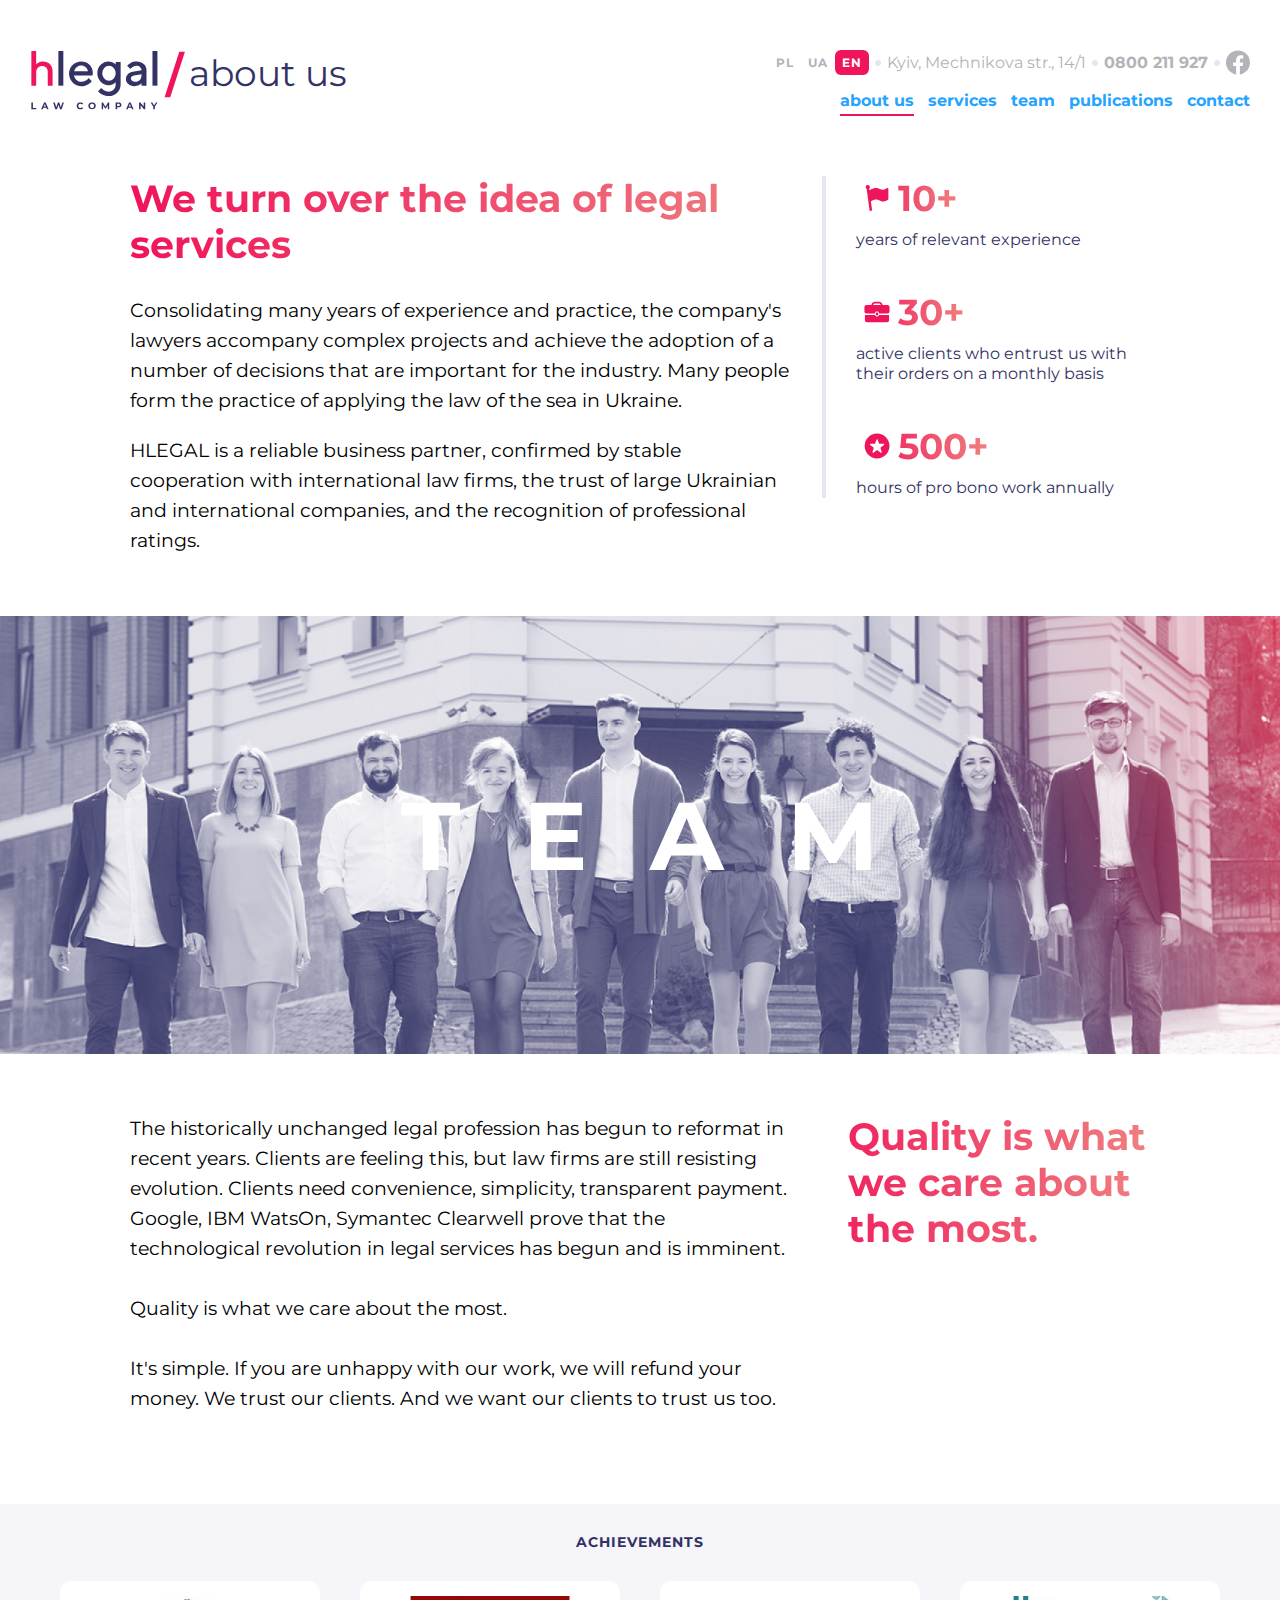
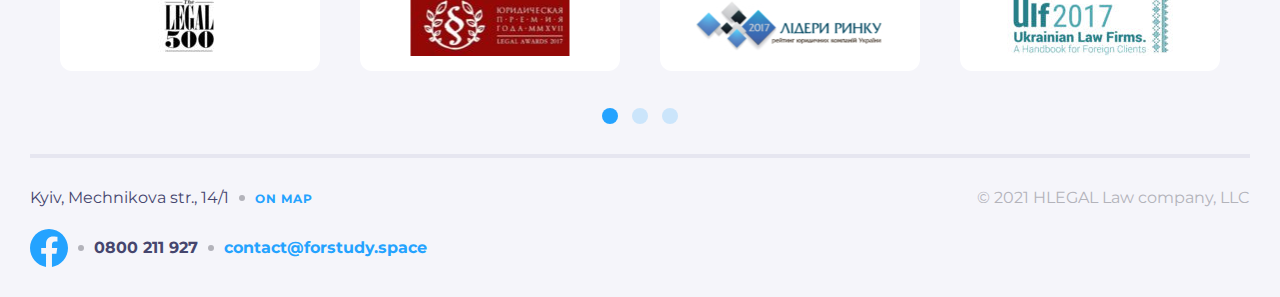
==== app/about.html @ 71f4fd81 "first commit" ====
<!DOCTYPE html>
<html lang="en">
    <head>
        <meta charset="UTF-8" />
        <meta http-equiv="X-UA-Compatible" content="IE=edge" />
        <meta name="viewport" content="width=device-width, initial-scale=1.0" />
        <link rel="stylesheet" href="css/style.css" />
        <title>about us</title>
    </head>
    <body class="body">
        <header class="header header_on-white container container_md">
            <div class="header__top-line header__top-line_on-white">
                <ul class="header__lang">
                    <li class="header__lang-item">
                        <a
                            class="header__lang-link header__lang-link_on-white"
                            href="#"
                            >pl</a
                        >
                    </li>
                    <li class="header__lang-item">
                        <a
                            class="header__lang-link header__lang-link_on-white"
                            href="#"
                            >ua</a
                        >
                    </li>
                    <li class="header__lang-item">
                        <a
                            class="header__lang-link header__lang-link_on-dark active"
                            href="#"
                            >en</a
                        >
                    </li>
                </ul>
                <div class="dot-separator address address_grey header__address">
                    Kyiv, Mechnikova str., 14/1
                </div>
                <div class="dot-separator">
                    <a href="tel:0800211927" class="phone phone_grey"
                        >0800 211 927</a
                    >
                </div>
                <div class="dot-separator header__fb-icon">
                    <a href="#">
                        <svg
                            width="24"
                            height="25"
                            viewBox="0 0 24 25"
                            fill="none"
                            xmlns="http://www.w3.org/2000/svg"
                        >
                            <path
                                d="M24 12.5733C24 5.90541 18.6274 0.5 12 0.5C5.37258 0.5 0 5.90541 0 12.5733C0 18.5995 4.38823 23.5943 10.125 24.5V16.0633H7.07813V12.5733H10.125V9.91343C10.125 6.88755 11.9165 5.21615 14.6576 5.21615C15.9705 5.21615 17.3438 5.45195 17.3438 5.45195V8.42313H15.8306C14.3399 8.42313 13.875 9.35379 13.875 10.3086V12.5733H17.2031L16.6711 16.0633H13.875V24.5C19.6118 23.5943 24 18.5995 24 12.5733Z"
                                fill="#B3B3BA"
                            />
                        </svg>
                    </a>
                </div>
            </div>
            <div class="header__logo-box">
                <a href="index.html" class="header__logo">
                    <img
                        class="img-responsive"
                        src="img/logo-dark.svg"
                        alt="logo"
                    />
                </a>
                <div class="breadcrumbs">about us</div>
            </div>
            <nav class="header__menu">
                <button
                    type="button"
                    class="btn-burger btn-burger_dark"
                ></button>
                <div class="header__menu-list">
                    <ul class="header__menu-list-wrap">
                        <li class="header__menu-item header__menu-item_pt">
                            <a
                                class="header__menu-link header__menu-link_on-white active"
                                href="about.html"
                                >about us</a
                            >
                        </li>
                        <li class="header__menu-item">
                            <a
                                class="header__menu-link header__menu-link_on-white"
                                href="services.html"
                                >services</a
                            >
                        </li>
                        <li class="header__menu-item">
                            <a
                                class="header__menu-link header__menu-link_on-white"
                                href="team.html"
                                >team</a
                            >
                        </li>
                        <li class="header__menu-item">
                            <a
                                class="header__menu-link header__menu-link_on-white"
                                href="#"
                                >publications</a
                            >
                        </li>
                        <li class="header__menu-item header__menu-item_pb">
                            <a
                                class="header__menu-link header__menu-link_on-white"
                                href="contact.html"
                                >contact</a
                            >
                        </li>
                    </ul>
                </div>
            </nav>
        </header>
        <main>
            <section class="about-general container container_sm">
                <div class="about-general__text-wrap">
                    <h1 class="title title_gradient about-general__title">
                        We turn over the idea of legal services
                    </h1>
                    <div class="about-general__text">
                        <p class="about-general__first-par">
                            Consolidating many years of experience and practice,
                            the company's lawyers accompany complex projects and
                            achieve the adoption of a number of decisions that
                            are important for the industry. Many people form the
                            practice of applying the law of the sea in Ukraine.
                        </p>
                        <p>
                            HLEGAL is a reliable business partner, confirmed by
                            stable cooperation with international law firms, the
                            trust of large Ukrainian and international
                            companies, and the recognition of professional
                            ratings.
                        </p>
                    </div>
                </div>
                <div class="about-general__statistics">
                    <p
                        class="about-general__statistics-item about-general__statistics-item_01"
                    >
                        10+
                    </p>
                    <p class="about-general__statistics-item-descr">
                        years of relevant experience
                    </p>
                    <p
                        class="about-general__statistics-item about-general__statistics-item_02"
                    >
                        30+
                    </p>
                    <p class="about-general__statistics-item-descr">
                        active clients who entrust us with their orders on a
                        monthly basis
                    </p>
                    <p
                        class="about-general__statistics-item about-general__statistics-item_03"
                    >
                        500+
                    </p>
                    <p
                        class="about-general__statistics-item-descr about-general__statistics-item-descr_pb-0"
                    >
                        hours of pro bono work annually
                    </p>
                </div>
            </section>
            <section class="about-team container container_lg">
                <h2 class="about-team__text">team</h2>
            </section>
            <section class="about-quality container container_sm">
                <div class="about-quality__text">
                    <p class="about-quality__par">
                        The historically unchanged legal profession has begun to
                        reformat in recent years. Clients are feeling this, but
                        law firms are still resisting evolution. Clients need
                        convenience, simplicity, transparent payment. Google,
                        IBM WatsOn, Symantec Clearwell prove that the
                        technological revolution in legal services has begun and
                        is imminent.
                    </p>
                    <p class="about-quality__par">
                        Quality is what we care about the most.
                    </p>
                    <p>
                        It's simple. If you are unhappy with our work, we will
                        refund your money. We trust our clients. And we want our
                        clients to trust us too.
                    </p>
                </div>
                <h2 class="title title_gradient about-quality__title">
                    Quality is what we care about the most.
                </h2>
            </section>
            <section class="achievements">
                <div class="container container_xs">
                    <h2 class="title title_sm-uppercase">Achievements</h2>
                    <ul class="achievements__slider">
                        <li class="achievements__slider-item active">
                            <img
                                class="achievements__slider-img img-responsive"
                                src="img/achievment-1.jpg"
                                width="80px"
                                height="60px"
                                alt="The Legal award image"
                            />
                        </li>
                        <li class="achievements__slider-item hide">
                            <img
                                class="achievements__slider-img img-responsive"
                                src="img/achievment-2.jpg"
                                width="159px"
                                height="60px"
                                alt="Legal award of the year 2017 image"
                            />
                        </li>
                        <li class="achievements__slider-item hide">
                            <img
                                class="achievements__slider-img img-responsive"
                                src="img/achievment-3.jpg"
                                width="195px"
                                height="60px"
                                alt="Award of leaders of the legal market of 2017 image"
                            />
                        </li>
                        <li class="achievements__slider-item hide">
                            <img
                                class="achievements__slider-img img-responsive"
                                src="img/achievment-4.jpg"
                                width="166px"
                                height="60px"
                                alt="Ukrainian law Firms  for foreign clients 2017 image"
                            />
                        </li>
                    </ul>
                    <ul class="dots achievements__dots">
                        <li class="dots__item active">
                            <button class="dots__button" type="button">
                                1
                            </button>
                        </li>
                        <li class="dots__item">
                            <button class="dots__button" type="button">
                                2
                            </button>
                        </li>
                        <li class="dots__item">
                            <button class="dots__button" type="button">
                                3
                            </button>
                        </li>
                        <li class="dots__item hide">
                            <button class="dots__button" type="button">
                                3
                            </button>
                        </li>
                        <li class="dots__item hide">
                            <button class="dots__button" type="button">
                                3
                            </button>
                        </li>
                        <li class="dots__item hide">
                            <button class="dots__button" type="button">
                                3
                            </button>
                        </li>
                    </ul>
                </div>
            </section>
        </main>
        <footer class="footer">
            <div class="container container_sm">
                <div class="footer__box">
                    <div class="footer__wrap">
                        <div class="footer__address-item">
                            <p class="address address_dark-blue">
                                Kyiv, Mechnikova str., 14/1
                            </p>
                            <div
                                class="dot-separator dot-separator_dark-grey footer__map-link"
                            >
                                <a href="#">On map</a>
                            </div>
                        </div>
                        <div class="footer__contact-item">
                            <div class="footer__fb-link">
                                <a href="#">
                                    <svg
                                        width="38"
                                        height="38"
                                        viewBox="0 0 38 38"
                                        fill="none"
                                        xmlns="http://www.w3.org/2000/svg"
                                    >
                                        <g clip-path="url(#clip0_22721_8205)">
                                            <path
                                                d="M38 19.1161C38 8.55857 29.4934 0 19 0C8.50658 0 0 8.55857 0 19.1161C0 28.6575 6.94803 36.5659 16.0312 38V24.6419H11.207V19.1161H16.0312V14.9046C16.0312 10.1136 18.8678 7.46723 23.2078 7.46723C25.2866 7.46723 27.4609 7.84059 27.4609 7.84059V12.545H25.0651C22.7048 12.545 21.9688 14.0185 21.9688 15.5302V19.1161H27.2383L26.3959 24.6419H21.9688V38C31.052 36.5659 38 28.6575 38 19.1161Z"
                                                fill="#24A3FF"
                                            />
                                        </g>
                                        <defs>
                                            <clipPath id="clip0_22721_8205">
                                                <rect
                                                    width="38"
                                                    height="38"
                                                    fill="white"
                                                />
                                            </clipPath>
                                        </defs>
                                    </svg>
                                </a>
                            </div>
                            <div class="dot-separator dot-separator_dark-grey">
                                <a
                                    href="tel:0800211927"
                                    class="phone phone_dark-blue footer__phone"
                                    >0800 211 927</a
                                >
                            </div>
                            <div class="dot-separator dot-separator_dark-grey">
                                <a
                                    href="mailto:contact@forstudy.space"
                                    class="email email_sm"
                                    >contact@forstudy.space</a
                                >
                            </div>
                        </div>
                        <p class="footer__copyright-text">
                            © 2021 HLEGAL Law company, LLC
                        </p>
                    </div>
                </div>
            </div>
        </footer>
    </body>
</html>
---- app/css/style.css ----
@font-face {
  font-family: "Montserrat";
  font-style: normal;
  font-weight: 400;
  src: local(""), url("../fonts/montserrat-v25-latin_cyrillic-regular.woff2") format("woff2"), url("../fonts/montserrat-v25-latin_cyrillic-regular.woff") format("woff");
}

@font-face {
  font-family: "Montserrat";
  font-style: normal;
  font-weight: 700;
  src: local(""), url("../fonts/montserrat-v25-latin_cyrillic-700.woff2") format("woff2"), url("../fonts/montserrat-v25-latin_cyrillic-700.woff") format("woff");
}

@font-face {
  font-family: "Montserrat";
  font-style: italic;
  font-weight: 400;
  src: local(""), url("../fonts/montserrat-v25-latin_cyrillic-italic.woff2") format("woff2"), url("../fonts/montserrat-v25-latin_cyrillic-italic.woff") format("woff");
}

@font-face {
  font-family: "Montserrat";
  font-style: italic;
  font-weight: 700;
  src: local(""), url("../fonts/montserrat-v25-latin_cyrillic-700italic.woff2") format("woff2"), url("../fonts/montserrat-v25-latin_cyrillic-700italic.woff") format("woff");
}

* {
  -webkit-box-sizing: border-box;
          box-sizing: border-box;
  margin: 0;
}

html {
  scroll-behavior: smooth;
}

html,
body {
  width: 100%;
}

.body {
  font-family: "Montserrat", "Arial", sans-serif;
  font-style: normal;
  font-weight: 700;
  min-width: 375px;
  display: grid;
  grid-template-rows: -webkit-min-content 1fr -webkit-min-content;
  grid-template-rows: min-content 1fr min-content;
}

.container {
  margin: 0 auto;
  max-width: 1320px;
  min-width: 375px;
  width: 100%;
}

.container_xs {
  padding: 0 60px;
}

.container_sm {
  padding: 0 30px;
}

.container_md {
  padding: 0 15px;
}

@media (min-width: 768px) {
  .container_md {
    padding: 0 30px;
  }
}

.container_lg {
  max-width: 1720px;
}

.img-responsive {
  height: auto;
  max-width: 100%;
}

.img-fit-cover {
  width: 100%;
  -o-object-fit: cover;
     object-fit: cover;
}

.visually-hidden {
  position: absolute;
  width: 1px;
  height: 1px;
  margin: -1px;
  border: 0;
  padding: 0;
  clip: rect(0 0 0 0);
  overflow: hidden;
}

a {
  color: #24a3ff;
  text-decoration: none;
  -webkit-transition-duration: 300ms;
          transition-duration: 300ms;
  -webkit-transition-property: color;
  transition-property: color;
}

a:hover {
  color: #f0145a;
}

.btn-burger {
  background-color: transparent;
  border: none;
  width: 32px;
  height: 32px;
}

.btn-burger:active {
  border-radius: 8px;
}

.btn-burger:focus {
  background-image: url(../img/close-menu.svg);
}

.btn-burger_white {
  background-image: url(../img/hamburger-white.svg);
}

.btn-burger_white:active {
  background-color: rgba(255, 255, 255, 0.2);
}

.btn-burger_dark {
  background-image: url(../img/Hamburger-dark.svg);
}

.btn-burger_dark:active {
  background-color: #e6e6f0;
}

@media (min-width: 768px) {
  .btn-burger {
    display: none;
  }
}

.btn {
  display: block;
  margin: 0 auto;
  background-color: #24a3ff;
  -webkit-box-shadow: 0px 0px 20px rgba(36, 163, 255, 0.5);
          box-shadow: 0px 0px 20px rgba(36, 163, 255, 0.5);
  border: none;
  border-radius: 12px;
  color: #ffffff;
  cursor: pointer;
  font-size: 16px;
  line-height: 20px;
  padding: 18px 30px;
  text-align: center;
  -webkit-transition-duration: 300ms;
          transition-duration: 300ms;
  -webkit-transition-property: background-color;
  transition-property: background-color;
}

.btn:hover {
  background-color: #0085ff;
}

.btn:active {
  background-color: #006ccf;
}

.btn_block {
  display: block;
  width: 100%;
}

@media (min-width: 768px) {
  .dot-separator {
    display: -webkit-inline-box;
    display: -ms-inline-flexbox;
    display: inline-flex;
    -webkit-box-align: center;
        -ms-flex-align: center;
            align-items: center;
  }
  .dot-separator::before {
    content: "";
    background-color: #e6e6f0;
    border-radius: 50%;
    width: 6px;
    height: 6px;
    margin: 0 6px;
  }
  .dot-separator_dark-grey::before {
    background-color: #b3b3ba;
    margin: 0 10px;
  }
}

.address {
  line-height: 20px;
  font-size: 16px;
  font-weight: 400;
}

.address_white {
  color: #ffffff;
}

.address_grey {
  color: #b3b3ba;
}

.address_dark-blue {
  color: #46466e;
}

.phone {
  font-size: 16px;
  line-height: 20px;
}

.phone_white {
  color: #ffffff;
}

.phone_grey {
  color: #b3b3ba;
}

.phone_dark-blue {
  color: #46466e;
}

.email_sm {
  font-size: 16px;
  line-height: 20px;
}

.email_lg {
  font-size: 21px;
  line-height: 30px;
}

.top-gradient-wrap {
  background: linear-gradient(228.57deg, #323264 11.93%, #323264 57.17%, #643e72 87.46%) no-repeat center;
  background-size: cover;
  position: relative;
  border-radius: 0 0 12px 12px;
  margin-bottom: 20px;
}

.top-gradient-wrap::after {
  content: "";
  position: absolute;
  bottom: -10px;
  left: 20px;
  right: 20px;
  background-color: #cacadb;
  border-radius: 0 0 12px 12px;
  height: 10px;
}

.top-gradient-wrap::before {
  content: "";
  position: absolute;
  bottom: -20px;
  left: 40px;
  right: 40px;
  background-color: #e7e7f2;
  border-radius: 0 0 12px 12px;
  height: 20px;
}

.top-gradient-wrap_img {
  background: url(../img/h-symbol.svg) no-repeat center top, linear-gradient(228.57deg, #323264 11.93%, #323264 57.17%, #643e72 87.46%);
  background-size: 523px 600px, cover;
}

@media (min-width: 768px) {
  .top-gradient-wrap_img {
    background-size: 893px 1024px, cover;
  }
}

@media (min-width: 992px) {
  .top-gradient-wrap_img {
    background-size: 669px 768px, cover;
  }
}

@media (min-width: 1201px) {
  .top-gradient-wrap_img {
    background-size: 697px 799px, cover;
  }
}

.breadcrumbs {
  color: #323264;
  display: -webkit-inline-box;
  display: -ms-inline-flexbox;
  display: inline-flex;
  font-size: 20px;
  font-weight: 400;
  line-height: 24px;
}

.breadcrumbs::before {
  content: "";
  background-image: url(../img/slash.svg);
  width: 12px;
  height: 26px;
  margin: 0 4px;
}

.breadcrumbs_white {
  color: #ffffff;
}

@media (min-width: 768px) {
  .breadcrumbs {
    font-size: 36px;
    line-height: 44px;
  }
  .breadcrumbs::before {
    width: 21px;
    height: 47px;
    background-size: 21px 47px;
  }
}

.arrow-link {
  display: -webkit-inline-box;
  display: -ms-inline-flexbox;
  display: inline-flex;
  -webkit-box-align: center;
      -ms-flex-align: center;
          align-items: center;
  color: #24a3ff;
  font-size: 14px;
  letter-spacing: 1px;
  line-height: 17px;
  text-transform: uppercase;
}

.arrow-link::after {
  content: "";
  background-image: url(../img/arrow-icon.svg);
  background-position: center center;
  background-repeat: no-repeat;
  margin-left: 2px;
  width: 12px;
  height: 12px;
  -webkit-transition-duration: 300ms;
          transition-duration: 300ms;
  -webkit-transition-property: background-image;
  transition-property: background-image;
}

.arrow-link_no-marg::after {
  margin-left: 0;
}

.arrow-link:hover {
  color: #f0145a;
}

.arrow-link:hover::after {
  background-image: url(../img/arrow-icon-hover.svg);
}

.title {
  font-weight: 700;
}

.title_gradient {
  font-size: 30px;
  font-weight: 700;
  line-height: 37px;
}

@media (min-width: 768px) {
  .title_gradient {
    font-size: 38px;
    line-height: 46px;
  }
}

.title_sm-uppercase {
  color: #323264;
  font-size: 14px;
  letter-spacing: 1px;
  line-height: 17px;
  padding-bottom: 30px;
  text-align: center;
  text-transform: uppercase;
}

.title_sm {
  font-size: 16px;
  line-height: 20px;
}

.title_md {
  font-size: 22px;
  line-height: 27px;
}

.title_white {
  color: #ffffff;
}

.title_dark {
  color: #323264;
}

.services-icon::before {
  content: "";
  display: block;
  background-color: #ffffff;
  background-position: center center;
  background-repeat: no-repeat;
  border-radius: 24px;
  margin-bottom: 30px;
  width: 92px;
  height: 92px;
  pointer-events: none;
}

.services-icon_01::before {
  background-image: url(../img/ecommerce-icon.svg);
}

.services-icon_02::before {
  background-image: url(../img/support-icon.svg);
}

.services-icon_03::before {
  background-image: url(../img/corporate-icon.svg);
}

.services-icon_04::before {
  background-image: url(../img/trust-icon.svg);
}

.services-icon_05::before {
  background-image: url(../img/protection-icon.svg);
}

.services-icon_06::before {
  background-image: url(../img/court-icon.svg);
}

.services-icon_main {
  display: -webkit-box;
  display: -ms-flexbox;
  display: flex;
  -webkit-box-orient: vertical;
  -webkit-box-direction: normal;
      -ms-flex-direction: column;
          flex-direction: column;
  -webkit-box-align: center;
      -ms-flex-align: center;
          align-items: center;
}

.services-icon_main::before {
  margin-bottom: 28px;
}

.dots {
  display: -webkit-box;
  display: -ms-flexbox;
  display: flex;
  -webkit-box-pack: center;
      -ms-flex-pack: center;
          justify-content: center;
  list-style: none;
  padding-left: 0;
}

.dots__item {
  padding: 0 7px;
}

.dots__item.active .dots__button {
  background-color: #24a3ff;
}

.dots__button {
  cursor: pointer;
  background-color: #cbe5fb;
  border: none;
  border-radius: 50%;
  font-size: 0;
  width: 16px;
  height: 16px;
}

.dots__button:hover {
  background-color: #7cc8ff;
}

.header {
  display: grid;
  grid-template-columns: 1fr -webkit-min-content;
  grid-template-columns: 1fr min-content;
  grid-template-rows: -webkit-min-content -webkit-min-content;
  grid-template-rows: min-content min-content;
  -webkit-box-align: center;
      -ms-flex-align: center;
          align-items: center;
}

.header__address, .header__fb-icon {
  display: none;
}

.header__top-line {
  grid-column: 1 / -1;
  display: -webkit-box;
  display: -ms-flexbox;
  display: flex;
  -webkit-box-align: center;
      -ms-flex-align: center;
          align-items: center;
  -webkit-box-pack: justify;
      -ms-flex-pack: justify;
          justify-content: space-between;
  margin: 0 -15px;
  padding: 15px 15px;
}

.header__top-line_on-dark {
  background-color: rgba(245, 245, 250, 0.2);
}

.header__top-line_on-white {
  background-color: #f5f5fa;
}

.header__lang {
  display: -webkit-box;
  display: -ms-flexbox;
  display: flex;
  padding-left: 0;
  list-style: none;
}

.header__lang-item a.active {
  background-color: #f0145a;
  color: #ffffff;
}

.header__lang-link {
  display: block;
  font-size: 12px;
  letter-spacing: 1px;
  line-height: 15px;
  padding: 5px 7px;
  border-radius: 6px;
  text-decoration: none;
  text-transform: uppercase;
}

.header__lang-link_on-dark {
  color: #ffffff;
}

.header__lang-link_on-dark:hover {
  background-color: rgba(255, 255, 255, 0.2);
}

.header__lang-link_on-white {
  color: #b3b3ba;
}

.header__lang-link_on-white:hover {
  background-color: #f5f5fa;
}

.header__logo-box {
  display: -webkit-box;
  display: -ms-flexbox;
  display: flex;
  -webkit-box-align: start;
      -ms-flex-align: start;
          align-items: flex-start;
}

.header__menu {
  padding: 12px 0;
}

.header__menu-list {
  position: absolute;
  right: 0;
  top: 114px;
  width: 100%;
  overflow: auto;
  height: calc(100vh - 114px);
  display: none;
}

.header__menu-list-wrap {
  background-color: #ffffff;
  padding: 12px 12px;
  list-style: none;
}

.header__menu-item {
  padding: 7px 0;
}

.header__menu-link {
  display: block;
  background-color: #f5f5fa;
  border-radius: 12px;
  color: #24a3ff;
  font-size: 24px;
  line-height: 29px;
  padding: 7px 0;
  text-align: center;
}

.header__menu-link:active {
  background-color: #e6e6f0;
}

@media (min-width: 768px) {
  .header {
    grid-template-columns: 1fr;
    grid-template-rows: repeat(3, -webkit-min-content);
    grid-template-rows: repeat(3, min-content);
    padding-top: 50px;
  }
  .header__top-line {
    -webkit-box-pack: start;
        -ms-flex-pack: start;
            justify-content: flex-start;
    background-color: transparent;
    padding: 0 0 15px 0;
    margin: 0;
  }
  .header__address {
    display: -webkit-inline-box;
    display: -ms-inline-flexbox;
    display: inline-flex;
  }
  .header__fb-icon {
    display: -webkit-inline-box;
    display: -ms-inline-flexbox;
    display: inline-flex;
    font-size: 0;
  }
  .header__fb-icon a {
    display: block;
  }
  .header__fb-icon:hover path {
    fill: #f0145a;
  }
  .header__logo-box {
    padding: 30px 0;
  }
  .header__logo img {
    width: 130px;
    height: 60px;
  }
  .header__menu {
    padding: 0;
  }
  .header__menu-list {
    position: static;
    display: block;
    width: auto;
    height: auto;
    overflow: visible;
  }
  .header__menu-list-wrap {
    display: -webkit-box;
    display: -ms-flexbox;
    display: flex;
    background-color: transparent;
    margin: 0 -7px;
    padding: 0;
  }
  .header__menu-item {
    background-color: transparent;
    padding: 0 7px;
  }
  .header__menu-item a.active {
    border-bottom: 2px solid #f0145a;
    padding-bottom: 3px;
  }
  .header__menu-link {
    background-color: transparent;
    border-bottom: 2px solid transparent;
    font-size: 16px;
    line-height: 20px;
    padding: 0 0 3px;
    border-radius: 0;
  }
  .header__menu-link:active {
    background-color: transparent;
    border-bottom: 2px solid #f0145a;
    color: #f0145a;
  }
  .header__menu-link_on-dark {
    color: #ffffff;
  }
  .header__menu-link_on-white {
    color: #24a3ff;
  }
}

@media (min-width: 992px) {
  .header {
    -webkit-box-align: center;
        -ms-flex-align: center;
            align-items: center;
    grid-template-columns: 1fr auto;
    grid-template-rows: -webkit-min-content -webkit-min-content;
    grid-template-rows: min-content min-content;
  }
  .header__top-line {
    grid-column: 2 / 3;
    grid-row: 1 / 2;
    align-self: end;
    padding: 0 0 8px 0;
  }
  .header__logo-box {
    grid-column: 1 / 2;
    grid-row: 1 / -1;
    padding: 0;
  }
  .header__menu {
    -ms-flex-item-align: start;
        align-self: start;
    justify-self: end;
    padding: 8px 0 0 0;
  }
  .header__menu-link_on-dark:hover {
    border-bottom: 2px solid #ffffff;
  }
  .header__menu-link_on-white:hover {
    border-bottom: 2px solid #24a3ff;
  }
  .header__menu-link:active {
    border-bottom: 2px solid #f0145a;
  }
}

.footer {
  background-color: #f5f5fa;
  text-align: center;
}

.footer__box {
  padding: 30px 0;
  border-top: 4px solid #e6e6f0;
}

.footer__box_no-border {
  border-top: none;
}

.footer__address-item {
  display: -webkit-box;
  display: -ms-flexbox;
  display: flex;
  -webkit-box-align: center;
      -ms-flex-align: center;
          align-items: center;
  -webkit-box-orient: vertical;
  -webkit-box-direction: normal;
      -ms-flex-direction: column;
          flex-direction: column;
}

.footer__map-link {
  font-size: 12px;
  letter-spacing: 1px;
  line-height: 15px;
  text-transform: uppercase;
  padding-top: 10px;
}

.footer__contact-item {
  display: -webkit-box;
  display: -ms-flexbox;
  display: flex;
  -webkit-box-align: center;
      -ms-flex-align: center;
          align-items: center;
  -webkit-box-orient: vertical;
  -webkit-box-direction: normal;
      -ms-flex-direction: column;
          flex-direction: column;
  padding-top: 21px;
  padding-bottom: 30px;
}

.footer__fb-link {
  margin-bottom: 10px;
  font-size: 0;
}

.footer__fb-link a {
  display: block;
}

.footer__fb-link:hover path {
  fill: #f0145a;
}

.footer__phone {
  padding-bottom: 10px;
}

.footer__copyright-text {
  color: #b3b3ba;
  font-size: 16px;
  font-weight: 400;
  line-height: 20px;
}

@media (min-width: 768px) {
  .footer__wrap {
    max-width: 400px;
    margin: 0 auto;
  }
  .footer__address-item {
    -webkit-box-orient: horizontal;
    -webkit-box-direction: normal;
        -ms-flex-direction: row;
            flex-direction: row;
  }
  .footer__map-link {
    padding-top: 0;
  }
  .footer__contact-item {
    -webkit-box-orient: horizontal;
    -webkit-box-direction: normal;
        -ms-flex-direction: row;
            flex-direction: row;
  }
  .footer__fb-link {
    margin: 0;
  }
  .footer__phone {
    padding: 0;
  }
}

@media (min-width: 992px) {
  .footer {
    text-align: start;
  }
  .footer__wrap {
    display: grid;
    grid-template-columns: 1fr auto;
    grid-template-rows: -webkit-min-content -webkit-min-content;
    grid-template-rows: min-content min-content;
    max-width: none;
  }
  .footer__address-item {
    -webkit-box-pack: start;
        -ms-flex-pack: start;
            justify-content: flex-start;
  }
  .footer__contact-item {
    grid-column: -3 / -1;
    grid-row: 2 / -1;
    -webkit-box-pack: start;
        -ms-flex-pack: start;
            justify-content: flex-start;
    padding-bottom: 0;
  }
  .footer__copyright-text {
    grid-column: 2 / 3;
    grid-row: -3 / -2;
  }
}

.top-section {
  padding: 129px 0 30px;
}

.top-section__title {
  color: #ffffff;
  font-size: 38px;
  line-height: 46px;
  max-width: 417px;
  margin: 0 auto;
  padding: 0 0 159px 30px;
  text-align: center;
}

.top-section__scroll-link {
  display: block;
  margin: auto;
  width: 42px;
}

.top-section__scroll-link .path {
  -webkit-transition-duration: 300ms;
          transition-duration: 300ms;
  -webkit-transition-property: all;
  transition-property: all;
}

.top-section__scroll-link:hover .path {
  fill: #f0145a;
}

@media (min-width: 768px) {
  .top-section {
    padding: 264px 0 30px;
  }
  .top-section__title {
    padding: 0 0 417px 0;
    max-width: none;
  }
}

@media (min-width: 992px) {
  .top-section {
    padding: 240px 0 30px;
  }
  .top-section__title {
    padding: 0 0 289px 0;
  }
}

@media (min-width: 1200px) {
  .top-section {
    padding: 256px 0 30px;
  }
  .top-section__title {
    padding: 0 0 305px 0;
  }
}

.qualities {
  margin: 0 auto;
  max-width: 1080px;
  padding-top: 30px;
}

.qualities__tab-switcher {
  display: grid;
  grid-template-columns: repeat(4, -webkit-min-content);
  grid-template-columns: repeat(4, min-content);
  -webkit-column-gap: 30px;
     -moz-column-gap: 30px;
          column-gap: 30px;
  overflow: auto;
  width: calc(100vw - 60px);
  -ms-overflow-style: none;
  scrollbar-width: none;
  padding: 0 0 30px 0;
  margin: 0 0 30px 0;
  border-bottom: 4px solid rgba(255, 255, 255, 0.3);
}

.qualities__tab-switcher::-webkit-scrollbar {
  display: none;
}

.qualities__button {
  border: none;
  background-color: transparent;
  color: #b3b3ba;
  cursor: pointer;
  font-size: 30px;
  font-weight: 700;
  line-height: 37px;
  padding: 0;
  white-space: nowrap;
}

.qualities__button:active {
  background: linear-gradient(90.13deg, #ef8080 0.84%, #f0145a 99.96%);
  -webkit-background-clip: text;
  -webkit-text-fill-color: transparent;
  background-clip: text;
  text-fill-color: transparent;
}

.qualities__button.active {
  background: linear-gradient(90.13deg, #ef8080 0.84%, #f0145a 99.96%);
  -webkit-background-clip: text;
  -webkit-text-fill-color: transparent;
  background-clip: text;
  text-fill-color: transparent;
}

.qualities__tab-content {
  display: none;
}

.qualities__tab-content.active {
  display: block;
}

.qualities__tab-title {
  color: #ffffff;
  font-size: 20px;
  line-height: 24px;
  padding-bottom: 30px;
}

.qualities__tab-text {
  color: #ffffff;
  font-size: 19px;
  font-weight: 400;
  line-height: 30px;
}

@media (min-width: 768px) {
  .qualities {
    padding-top: 60px;
  }
  .qualities__tab-switcher {
    padding: 0 0 60px 0;
    margin: 0 0 60px 0;
  }
  .qualities__button {
    font-size: 38px;
    line-height: 46px;
  }
  .qualities__tab-title {
    font-size: 30px;
    line-height: 37px;
  }
}

@media (min-width: 992px) {
  .qualities {
    display: grid;
    grid-template-columns: -webkit-min-content 1fr;
    grid-template-columns: min-content 1fr;
    -webkit-box-align: center;
        -ms-flex-align: center;
            align-items: center;
  }
  .qualities__tab-switcher {
    display: -webkit-box;
    display: -ms-flexbox;
    display: flex;
    -webkit-box-orient: vertical;
    -webkit-box-direction: normal;
        -ms-flex-direction: column;
            flex-direction: column;
    -webkit-box-align: end;
        -ms-flex-align: end;
            align-items: flex-end;
    border-bottom: none;
    border-right: 4px solid rgba(255, 255, 255, 0.3);
    margin: 0 60px 0 0;
    padding: 0 60px 0 0;
    width: auto;
  }
  .qualities__button {
    margin: 15px 0;
  }
  .qualities__button:hover {
    background: linear-gradient(90.13deg, #ef8080 0.84%, #f0145a 99.96%);
    -webkit-background-clip: text;
    -webkit-text-fill-color: transparent;
    background-clip: text;
    text-fill-color: transparent;
  }
}

.services {
  padding-top: 30px;
  padding-bottom: 30px;
}

.services__title {
  background: linear-gradient(90.13deg, #f0145a 0.84%, #ef8080 99.96%);
  -webkit-background-clip: text;
  -webkit-text-fill-color: transparent;
  background-clip: text;
  text-fill-color: transparent;
  padding: 10px 0 26px 0;
}

.services__wrap {
  list-style: none;
  padding-left: 0;
}

.services__item-link {
  font-size: 22px;
  line-height: 27px;
}

.services__text {
  color: #ffffff;
  font-size: 16px;
  font-weight: 400;
  line-height: 26px;
  padding: 15px 0 30px 0;
}

@media (min-width: 768px) {
  .services {
    padding-top: 60px;
    padding-bottom: 60px;
  }
  .services__title {
    padding: 10px 0 60px 0;
  }
  .services__wrap {
    display: grid;
    grid-template-columns: 1fr 1fr;
    -webkit-column-gap: 60px;
       -moz-column-gap: 60px;
            column-gap: 60px;
    row-gap: 60px;
  }
  .services__text {
    padding: 15px 0 0 0;
  }
}

@media (min-width: 992px) {
  .services__wrap {
    grid-template-columns: repeat(3, 1fr);
  }
}

.team {
  padding-top: 30px;
  padding-bottom: 60px;
}

.team__slider {
  background-color: #ededf7;
  border-radius: 12px;
  list-style: none;
  padding-left: 0;
  margin-bottom: 30px;
}

.team__slider-item {
  display: none;
}

.team__slider-item.active {
  display: block;
}

.team__slider-img {
  border-radius: 12px 12px 0 0;
  height: 500px;
}

.team__slider-content {
  padding: 30px 30px;
}

.team__slider-text {
  background: linear-gradient(90.13deg, #f0145a 0.84%, #ef8080 99.96%);
  -webkit-background-clip: text;
  -webkit-text-fill-color: transparent;
  background-clip: text;
  text-fill-color: transparent;
  padding: 5px 0 30px 0;
}

.team__person-name {
  color: #b3b3ba;
  font-size: 16px;
  line-height: 20px;
  padding-bottom: 6px;
}

.team__person-info {
  color: #b3b3ba;
  font-weight: 400;
  font-size: 14px;
  line-height: 22px;
}

@media (min-width: 768px) {
  .team {
    padding-top: 60px;
    padding-bottom: 60px;
  }
}

@media (min-width: 992px) {
  .team__slider-item.active {
    display: grid;
    grid-template-columns: -webkit-min-content 1fr;
    grid-template-columns: min-content 1fr;
  }
  .team__slider-img {
    border-radius: 12px 0 0 12px;
    height: 100%;
    width: 400px;
    -o-object-fit: none;
       object-fit: none;
  }
}

.clients__list {
  list-style: none;
  padding-left: 0;
}

.clients__list .hide {
  display: none;
}

.clients__item {
  position: relative;
  width: 100%;
  height: 120px;
}

.clients__item_01 {
  background-color: #1c4280;
}

.clients__item_02 {
  background-color: #143646;
}

.clients__item_03 {
  background-color: #f48b30;
}

.clients__item_04 {
  background-color: #9e4dc3;
}

.clients__item_05 {
  background-color: #fd9339;
}

.clients__item_06 {
  background-color: #e2e2e4;
}

.clients__item_07 {
  background-color: #c71c36;
}

.clients__item_08 {
  background-color: #dcf3f9;
}

.clients__item_09 {
  background-color: #eaeaea;
}

.clients__item_10 {
  background-color: #282240;
}

.clients__item_11 {
  background-color: #1d4568;
}

.clients__item_12 {
  background-color: #000000;
}

.clients__img-logo {
  position: absolute;
  left: 50%;
  top: 50%;
  -webkit-transform: translate(-50%, -50%);
          transform: translate(-50%, -50%);
}

@media (min-width: 768px) {
  .clients__list {
    display: grid;
    grid-template-columns: repeat(3, 1fr);
  }
  .clients__list .hide {
    display: block;
  }
}

@media (min-width: 992px) {
  .clients__list {
    grid-template-columns: repeat(4, 1fr);
  }
}

.publications {
  background-color: #f5f5fa;
  padding: 30px 0 15px 0;
}

.publications__title {
  background: linear-gradient(90.13deg, #f0145a 0.84%, #ef8080 99.96%);
  -webkit-background-clip: text;
  -webkit-text-fill-color: transparent;
  background-clip: text;
  text-fill-color: transparent;
  padding-top: 5px;
  padding-bottom: 15px;
}

.publications__list {
  list-style: none;
  padding-left: 0;
}

.publications__item-wrap {
  padding: 15px 0;
}

.publications__item {
  background-color: #ffffff;
  border-radius: 8px;
  height: 100%;
}

.publications__img {
  border-radius: 8px 8px 0px 0px;
  height: 200px;
}

.publications__text-wrap {
  padding: 30px 30px;
}

.publications__link {
  font-size: 16px;
  line-height: 20px;
}

.publications__date {
  border-bottom: 4px solid #e6e6f0;
  color: #b3b3ba;
  font-size: 12px;
  letter-spacing: 1px;
  line-height: 15px;
  padding: 15px 0;
  text-transform: uppercase;
}

.publications__text {
  color: #000000;
  font-weight: 400;
  font-size: 14px;
  line-height: 22px;
  padding-top: 15px;
}

@media (min-width: 768px) {
  .publications {
    padding: 30px 0 30px 0;
  }
  .publications__title {
    padding-top: 10px;
  }
  .publications__list {
    display: grid;
    grid-template-columns: 1fr 1fr;
    -webkit-column-gap: 30px;
       -moz-column-gap: 30px;
            column-gap: 30px;
    row-gap: 30px;
  }
  .publications__item-wrap {
    padding: 0;
  }
  .publications__item-wrap_03 {
    grid-column: span 2;
  }
}

@media (min-width: 992px) {
  .publications__list {
    grid-template-columns: repeat(3, 1fr);
  }
  .publications__item-wrap_03 {
    grid-column: 3 / 4;
  }
}

.about-general {
  padding: 30px 30px;
}

.about-general__text-wrap {
  padding-bottom: 30px;
}

.about-general__title {
  background: linear-gradient(90.13deg, #f0145a 0.84%, #ef8080 99.96%);
  -webkit-background-clip: text;
  -webkit-text-fill-color: transparent;
  background-clip: text;
  text-fill-color: transparent;
  padding-bottom: 28px;
}

.about-general__text {
  color: #000000;
  font-weight: 400;
  font-size: 19px;
  line-height: 30px;
}

.about-general__first-par {
  padding-bottom: 20px;
}

.about-general__statistics {
  border-left: 4px solid #e6e6f0;
  padding-left: 30px;
}

.about-general__statistics-item {
  display: -webkit-inline-box;
  display: -ms-inline-flexbox;
  display: inline-flex;
  -webkit-box-align: center;
      -ms-flex-align: center;
          align-items: center;
  padding-bottom: 10px;
  font-size: 36px;
  line-height: 44px;
  background: linear-gradient(90.13deg, #f0145a 0.84%, #ef8080 99.96%);
  -webkit-background-clip: text;
  -webkit-text-fill-color: transparent;
  background-clip: text;
  text-fill-color: transparent;
}

.about-general__statistics-item::before {
  content: "";
  background-position: center center;
  background-repeat: no-repeat;
  width: 32px;
  height: 32px;
  padding-right: 10px;
}

.about-general__statistics-item_01::before {
  background-image: url(../img/statistics-icon-01.svg);
}

.about-general__statistics-item_02::before {
  background-image: url(../img/statistics-icon-02.svg);
}

.about-general__statistics-item_03::before {
  background-image: url(../img/statistics-icon-03.svg);
}

.about-general__statistics-item-descr {
  color: #323264;
  font-size: 16px;
  font-weight: 400;
  line-height: 20px;
  padding-bottom: 40px;
}

.about-general__statistics-item-descr_pb-0 {
  padding-bottom: 0;
}

@media (min-width: 768px) {
  .about-general {
    padding: 60px 30px;
  }
}

@media (min-width: 992px) {
  .about-general {
    display: -webkit-box;
    display: -ms-flexbox;
    display: flex;
    -webkit-box-align: start;
        -ms-flex-align: start;
            align-items: flex-start;
    max-width: 1080px;
  }
  .about-general__text-wrap {
    max-width: 486px;
    padding-bottom: 0;
  }
  .about-general__statistics {
    margin-left: 30px;
  }
}

@media (min-width: 1200px) {
  .about-general__text-wrap {
    max-width: 662px;
  }
}

.about-team {
  position: relative;
  background: url(../img/about-team-768.jpg) no-repeat center, linear-gradient(264.71deg, #f01432 0%, #323264 29.69%);
  background-size: cover;
  height: 144px;
}

.about-team__text {
  position: absolute;
  color: #ffffff;
  font-weight: 700;
  font-size: 36px;
  letter-spacing: 13px;
  line-height: 44px;
  padding-left: 13px;
  text-align: center;
  text-transform: uppercase;
  left: 50%;
  top: 50%;
  -webkit-transform: translate(-50%, -50%);
          transform: translate(-50%, -50%);
}

@media (min-width: 768px) {
  .about-team {
    background-image: url(../img/about-team-992.jpg);
    height: 233px;
  }
  .about-team__text {
    font-size: 46px;
    letter-spacing: 63px;
    padding-left: 63px;
    line-height: 56px;
  }
}

@media (min-width: 992px) {
  .about-team {
    background-image: url(../img/about-team-1200.jpg);
    height: 311px;
  }
  .about-team__text {
    font-size: 86px;
    line-height: 105px;
  }
}

@media (min-width: 1200px) {
  .about-team {
    background-image: url(../img/about-team-1920.jpg);
    height: 438px;
  }
  .about-team__text {
    font-size: 96px;
    line-height: 117px;
  }
}

.about-quality {
  padding: 30px 30px 60px 30px;
}

.about-quality__text {
  color: #000000;
  font-weight: 400;
  font-size: 19px;
  line-height: 30px;
}

.about-quality__text p {
  padding-bottom: 30px;
}

.about-quality__title {
  background: linear-gradient(90.13deg, #f0145a 0.84%, #ef8080 99.96%);
  -webkit-background-clip: text;
  -webkit-text-fill-color: transparent;
  background-clip: text;
  text-fill-color: transparent;
}

@media (min-width: 768px) {
  .about-quality {
    padding: 60px 30px;
  }
}

@media (min-width: 992px) {
  .about-quality {
    display: -webkit-box;
    display: -ms-flexbox;
    display: flex;
    max-width: 1080px;
  }
  .about-quality__text {
    max-width: 482px;
  }
  .about-quality__title {
    padding-left: 60px;
  }
}

@media (min-width: 1200px) {
  .about-quality__text {
    max-width: 658px;
  }
}

.achievements {
  background-color: #f5f5fa;
  padding: 30px 0;
}

.achievements__slider {
  list-style: none;
  padding: 0 0 30px 0;
}

.achievements__slider .hide {
  display: none;
}

.achievements__slider-item {
  position: relative;
  background-color: #ffffff;
  border-radius: 12px;
  margin: 0 auto;
  max-width: 435px;
  width: 100%;
  height: 90px;
}

.achievements__slider-item.active {
  display: block;
}

.achievements__slider-img {
  position: absolute;
  left: 50%;
  top: 50%;
  -webkit-transform: translate(-50%, -50%);
          transform: translate(-50%, -50%);
  height: 40px;
  width: auto;
}

@media (min-width: 768px) {
  .achievements__slider {
    display: grid;
    grid-template-columns: repeat(4, 1fr);
    -webkit-column-gap: 40px;
       -moz-column-gap: 40px;
            column-gap: 40px;
  }
  .achievements__slider .hide {
    display: block;
  }
  .achievements__dots .hide {
    display: none;
  }
}

@media (min-width: 992px) {
  .achievements__slider-img {
    height: 60px;
  }
}

.services-clients {
  padding-top: 60px;
}

.ecommerce {
  padding-top: 30px;
}

.ecommerce__consultation {
  padding-bottom: 30px;
  border-bottom: 4px solid rgba(255, 255, 255, 0.5);
}

.ecommerce__consultation-title {
  background: linear-gradient(90.13deg, #f0145a 0.84%, #ef8080 99.96%);
  -webkit-background-clip: text;
  -webkit-text-fill-color: transparent;
  background-clip: text;
  text-fill-color: transparent;
  padding-bottom: 28px;
}

.ecommerce__consultation-text {
  color: #ffffff;
  font-weight: 400;
  font-size: 19px;
  line-height: 30px;
  text-align: center;
}

.ecommerce__consultation-text p {
  padding-bottom: 28px;
}

.ecommerce__services-list {
  padding: 30px 0;
}

.ecommerce__services-list-title {
  padding-bottom: 30px;
}

.ecommerce__services-list-item {
  list-style: none;
  padding-left: 0;
  padding-bottom: 15px;
}

.ecommerce__services-list-point {
  position: relative;
  color: #ffffff;
  font-weight: 400;
  font-size: 18px;
  line-height: 26px;
  padding-bottom: 15px;
  padding-left: 14px;
}

.ecommerce__services-list-point::before {
  content: "";
  position: absolute;
  background-color: #f0145a;
  background-position: center center;
  background-repeat: no-repeat;
  border-radius: 50%;
  width: 6px;
  height: 6px;
  top: 12px;
  left: 0;
}

@media (min-width: 768px) {
  .ecommerce {
    max-width: 1080px;
    padding-top: 60px;
  }
  .ecommerce__consultation {
    padding-bottom: 60px;
  }
  .ecommerce__services-list-items {
    display: -webkit-box;
    display: -ms-flexbox;
    display: flex;
    margin: 0 -30px;
  }
  .ecommerce__services-list-item {
    width: 50%;
    padding: 0 30px;
  }
}

.send-message-form {
  position: relative;
  margin: 70px auto 0;
  background-color: #f5f5fa;
  padding: 30px;
}

.send-message-form__title {
  background: linear-gradient(90.13deg, #f0145a 0.84%, #ef8080 99.96%);
  -webkit-background-clip: text;
  -webkit-text-fill-color: transparent;
  background-clip: text;
  text-fill-color: transparent;
  padding-bottom: 30px;
  padding-right: 42px;
}

.send-message-form__form p {
  padding-bottom: 15px;
}

.send-message-form__input {
  color: #000000;
  font-weight: 400;
  font-size: 19px;
  line-height: 30px;
  background-color: #ffffff;
  border: 1px solid #ffffff;
  border-radius: 8px;
  outline: none;
  padding: 15px 15px;
  width: 100%;
}

.send-message-form__input::-webkit-input-placeholder {
  font-family: "Montserrat", "Arial", sans-serif;
  font-weight: 400;
  font-size: 16px;
  line-height: 26px;
  color: #b3b3ba;
}

.send-message-form__input::-moz-placeholder {
  font-family: "Montserrat", "Arial", sans-serif;
  font-weight: 400;
  font-size: 16px;
  line-height: 26px;
  color: #b3b3ba;
}

.send-message-form__input:-ms-input-placeholder {
  font-family: "Montserrat", "Arial", sans-serif;
  font-weight: 400;
  font-size: 16px;
  line-height: 26px;
  color: #b3b3ba;
}

.send-message-form__input::-ms-input-placeholder {
  font-family: "Montserrat", "Arial", sans-serif;
  font-weight: 400;
  font-size: 16px;
  line-height: 26px;
  color: #b3b3ba;
}

.send-message-form__input::placeholder {
  font-family: "Montserrat", "Arial", sans-serif;
  font-weight: 400;
  font-size: 16px;
  line-height: 26px;
  color: #b3b3ba;
}

.send-message-form__feedback {
  color: #b3b3ba;
  border: none;
  font-size: 14px;
  letter-spacing: 1px;
  line-height: 17px;
  margin-top: 15px;
  padding: 15px 0 15px 0;
  text-transform: uppercase;
}

.send-message-form__btn-close {
  position: absolute;
  background-image: url(../img/close-menu.svg);
  background-color: transparent;
  background-repeat: no-repeat;
  background-position: center center;
  border: none;
  width: 32px;
  height: 32px;
  right: 30px;
  top: 30px;
}

.send-message-form__btn-close:hover {
  background-color: #e6e6f0;
  border-radius: 8px;
}

@media (min-width: 768px) {
  .send-message-form {
    border-radius: 12px;
  }
}

.recommended {
  padding-top: 60px;
}

.team-list {
  padding-top: 30px;
  padding-bottom: 30px;
}

.team-list__title {
  background: linear-gradient(90.13deg, #f0145a 0.84%, #ef8080 99.96%);
  -webkit-background-clip: text;
  -webkit-text-fill-color: transparent;
  background-clip: text;
  text-fill-color: transparent;
  padding-bottom: 30px;
}

.team-list__list {
  list-style: none;
  padding-left: 0;
}

.team-list__item {
  margin: 0 auto;
  max-width: 500px;
  padding-bottom: 30px;
}

.team-list__img {
  border-radius: 12px;
  height: 300px;
}

.team-list__text-content {
  display: -webkit-box;
  display: -ms-flexbox;
  display: flex;
  -webkit-box-pack: justify;
      -ms-flex-pack: justify;
          justify-content: space-between;
  padding-top: 15px;
}

.team-list__name {
  color: #323264;
  padding-bottom: 5px;
}

.team-list__info {
  color: #b3b3ba;
  font-weight: 400;
  font-size: 14px;
  line-height: 22px;
}

.team-list__link:hover path {
  stroke: #f0145a;
  -webkit-transition-duration: 300ms;
          transition-duration: 300ms;
  -webkit-transition-property: stroke;
  transition-property: stroke;
}

.team-list__link:hover circle {
  fill: #ededf7;
  -webkit-transition-duration: 300ms;
          transition-duration: 300ms;
  -webkit-transition-property: fill;
  transition-property: fill;
}

@media (min-width: 768px) {
  .team-list {
    padding-top: 60px;
    padding-bottom: 60px;
  }
  .team-list__title {
    padding-bottom: 60px;
  }
  .team-list__list {
    display: grid;
    grid-template-columns: 1fr 1fr;
    -webkit-column-gap: 60px;
       -moz-column-gap: 60px;
            column-gap: 60px;
    row-gap: 60px;
  }
  .team-list__item {
    padding: 0;
  }
  .team-list__img {
    height: 400px;
  }
}

@media (min-width: 992px) {
  .team-list__list {
    grid-template-columns: repeat(3, 1fr);
  }
}

.contact {
  padding-top: 30px;
  padding-bottom: 30px;
}

.contact__info {
  padding-bottom: 30px;
}

.contact__address {
  border-bottom: 4px solid #e6e6f0;
  font-size: 21px;
  line-height: 30px;
  padding-bottom: 30px;
  margin-bottom: 30px;
}

.contact__phone {
  display: block;
  font-weight: 400;
  font-size: 21px;
  line-height: 30px;
  margin-bottom: 15px;
}

.contact__email {
  display: block;
  font-weight: 400;
  margin-bottom: 30px;
}

.contact__fb-item {
  border-top: 4px solid #e6e6f0;
  padding-top: 30px;
}

.contact__fb-link {
  display: -webkit-box;
  display: -ms-flexbox;
  display: flex;
  -webkit-box-align: center;
      -ms-flex-align: center;
          align-items: center;
  font-size: 12px;
  letter-spacing: 1px;
  line-height: 16px;
  max-width: 232px;
  text-transform: uppercase;
}

.contact__fb-link::before {
  content: "";
  background-image: url(../img/fb-icon-lg.svg);
  background-position: center;
  background-repeat: no-repeat;
  width: 38px;
  height: 38px;
  margin-right: 10px;
}

.contact__fb-link:hover::before {
  background-image: url(../img/fb-icon-lg-hover.svg);
  -webkit-transition-duration: 300ms;
          transition-duration: 300ms;
  -webkit-transition-property: all;
  transition-property: all;
}

.contact__form {
  border-radius: 12px;
  margin: 0 auto;
}

@media (min-width: 768px) {
  .contact {
    padding-top: 60px;
    padding-bottom: 60px;
  }
  .contact__info {
    padding-bottom: 60px;
  }
  .contact__title {
    font-size: 30px;
    line-height: 37px;
    padding-right: 0;
  }
}

@media (min-width: 992px) {
  .contact {
    display: grid;
    grid-template-columns: 1fr 1fr;
    -webkit-column-gap: 60px;
       -moz-column-gap: 60px;
            column-gap: 60px;
    max-width: 1080px;
  }
  .contact__info {
    padding-bottom: 0;
  }
}

.contact-popup {
  position: fixed;
  background: rgba(50, 50, 100, 0.7);
  left: 0;
  top: 0;
  width: 100%;
  height: 100%;
  z-index: 1000;
  display: none;
}

.contact-popup__form {
  -webkit-box-shadow: 0px 15px 80px rgba(40, 40, 86, 0.5);
          box-shadow: 0px 15px 80px rgba(40, 40, 86, 0.5);
}

@media (min-width: 768px) {
  .contact-popup__form {
    width: 650px;
  }
}

/*# sourceMappingURL=style.css.map */
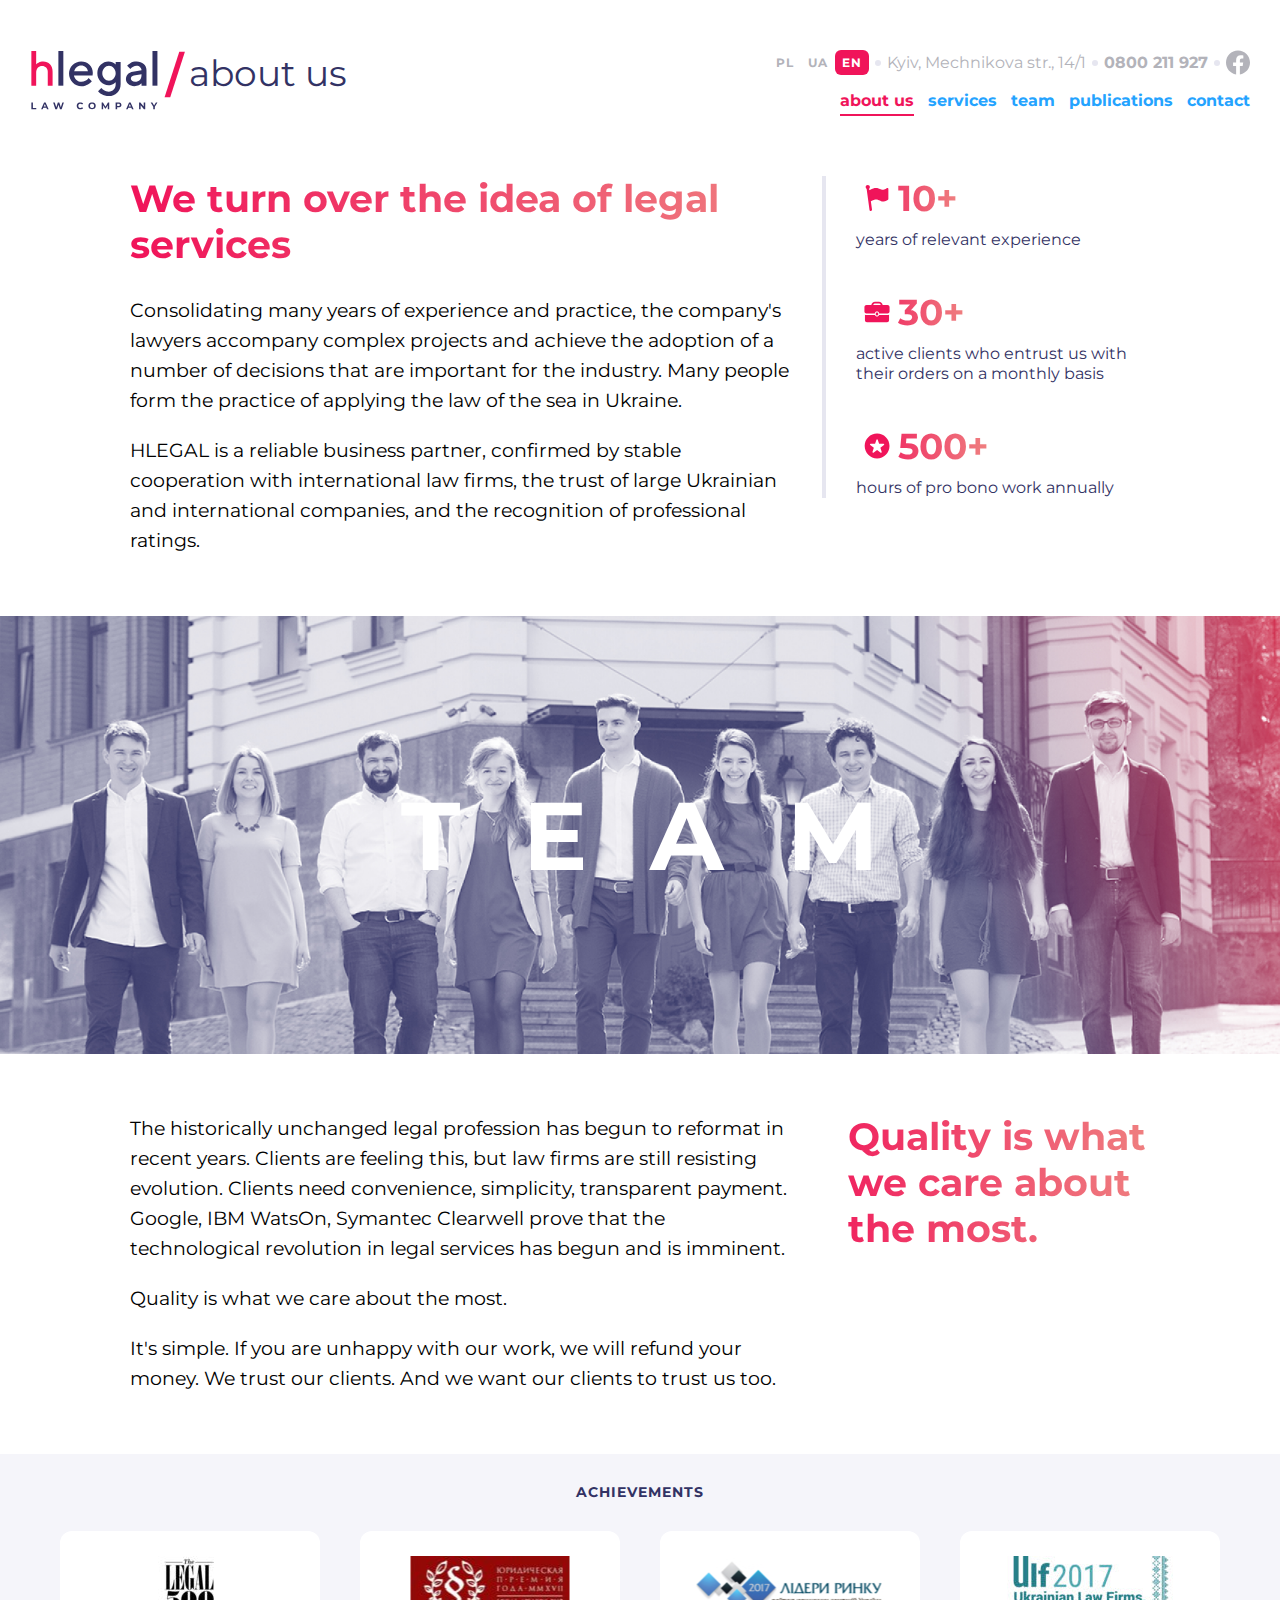
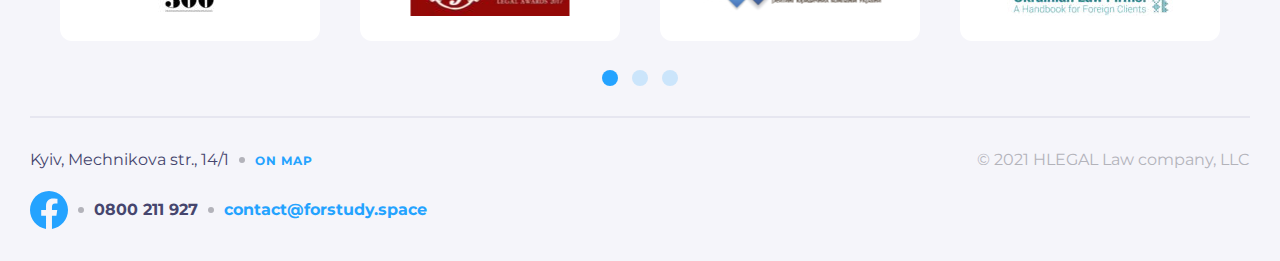
==== commit 8ef97bc1: "edit for PerfectPixel" ====
--- a/app/about.html
+++ b/app/about.html
@@ -184,7 +184,7 @@
                     <p class="about-quality__par">
                         Quality is what we care about the most.
                     </p>
-                    <p>
+                    <p class="about-quality__par">
                         It's simple. If you are unhappy with our work, we will
                         refund your money. We trust our clients. And we want our
                         clients to trust us too.
@@ -312,10 +312,12 @@
                                     </svg>
                                 </a>
                             </div>
-                            <div class="dot-separator dot-separator_dark-grey">
+                            <div
+                                class="dot-separator dot-separator_dark-grey footer__phone"
+                            >
                                 <a
                                     href="tel:0800211927"
-                                    class="phone phone_dark-blue footer__phone"
+                                    class="phone phone_dark-blue"
                                     >0800 211 927</a
                                 >
                             </div>
--- a/app/css/style.css
+++ b/app/css/style.css
@@ -539,7 +539,7 @@
       -ms-flex-pack: justify;
           justify-content: space-between;
   margin: 0 -15px;
-  padding: 15px 15px;
+  padding: 10px 15px;
 }
 
 .header__top-line_on-dark {
@@ -572,6 +572,10 @@
   border-radius: 6px;
   text-decoration: none;
   text-transform: uppercase;
+  -webkit-transition-duration: 300ms;
+          transition-duration: 300ms;
+  -webkit-transition-property: background-color;
+  transition-property: background-color;
 }
 
 .header__lang-link_on-dark {
@@ -580,6 +584,7 @@
 
 .header__lang-link_on-dark:hover {
   background-color: rgba(255, 255, 255, 0.2);
+  color: #ffffff;
 }
 
 .header__lang-link_on-white {
@@ -588,6 +593,11 @@
 
 .header__lang-link_on-white:hover {
   background-color: #f5f5fa;
+  color: #b3b3ba;
+}
+
+.header__lang-link:active {
+  color: #f0145a;
 }
 
 .header__logo-box {
@@ -597,6 +607,7 @@
   -webkit-box-align: start;
       -ms-flex-align: start;
           align-items: flex-start;
+  padding-top: 8px;
 }
 
 .header__menu {
@@ -667,11 +678,17 @@
   .header__fb-icon a {
     display: block;
   }
+  .header__fb-icon path {
+    -webkit-transition-duration: 300ms;
+            transition-duration: 300ms;
+    -webkit-transition-property: fill;
+    transition-property: fill;
+  }
   .header__fb-icon:hover path {
     fill: #f0145a;
   }
   .header__logo-box {
-    padding: 30px 0;
+    padding: 16px 0 26px;
   }
   .header__logo img {
     width: 130px;
@@ -701,6 +718,7 @@
   }
   .header__menu-item a.active {
     border-bottom: 2px solid #f0145a;
+    color: #f0145a;
     padding-bottom: 3px;
   }
   .header__menu-link {
@@ -710,17 +728,31 @@
     line-height: 20px;
     padding: 0 0 3px;
     border-radius: 0;
+    -webkit-transition-duration: 300ms;
+            transition-duration: 300ms;
+    -webkit-transition-property: all;
+    transition-property: all;
+  }
+  .header__menu-link_on-dark {
+    color: #ffffff;
+  }
+  .header__menu-link_on-dark:hover {
+    background-color: transparent;
+    border-bottom: 2px solid #ffffff;
+    color: #ffffff;
+  }
+  .header__menu-link_on-white {
+    color: #24a3ff;
+  }
+  .header__menu-link_on-white:hover {
+    background-color: transparent;
+    border-bottom: 2px solid #24a3ff;
+    color: #24a3ff;
   }
   .header__menu-link:active {
     background-color: transparent;
     border-bottom: 2px solid #f0145a;
     color: #f0145a;
-  }
-  .header__menu-link_on-dark {
-    color: #ffffff;
-  }
-  .header__menu-link_on-white {
-    color: #24a3ff;
   }
 }
 
@@ -732,6 +764,7 @@
     grid-template-columns: 1fr auto;
     grid-template-rows: -webkit-min-content -webkit-min-content;
     grid-template-rows: min-content min-content;
+    padding-top: 42px;
   }
   .header__top-line {
     grid-column: 2 / 3;
@@ -761,6 +794,12 @@
   }
 }
 
+@media (min-width: 1200px) {
+  .header {
+    padding-top: 50px;
+  }
+}
+
 .footer {
   background-color: #f5f5fa;
   text-align: center;
@@ -768,7 +807,7 @@
 
 .footer__box {
   padding: 30px 0;
-  border-top: 4px solid #e6e6f0;
+  border-top: 2px solid #e6e6f0;
 }
 
 .footer__box_no-border {
@@ -836,6 +875,9 @@
 }
 
 @media (min-width: 768px) {
+  .footer__box {
+    padding: 32px 0;
+  }
   .footer__wrap {
     max-width: 400px;
     margin: 0 auto;
@@ -903,7 +945,7 @@
   line-height: 46px;
   max-width: 417px;
   margin: 0 auto;
-  padding: 0 0 159px 30px;
+  padding: 0 0 157px 30px;
   text-align: center;
 }
 
@@ -926,7 +968,7 @@
 
 @media (min-width: 768px) {
   .top-section {
-    padding: 264px 0 30px;
+    padding: 270px 0 30px;
   }
   .top-section__title {
     padding: 0 0 417px 0;
@@ -936,7 +978,7 @@
 
 @media (min-width: 992px) {
   .top-section {
-    padding: 240px 0 30px;
+    padding: 246px 0 30px;
   }
   .top-section__title {
     padding: 0 0 289px 0;
@@ -945,7 +987,7 @@
 
 @media (min-width: 1200px) {
   .top-section {
-    padding: 256px 0 30px;
+    padding: 262px 0 30px;
   }
   .top-section__title {
     padding: 0 0 305px 0;
@@ -955,7 +997,7 @@
 .qualities {
   margin: 0 auto;
   max-width: 1080px;
-  padding-top: 30px;
+  padding-top: 26px;
 }
 
 .qualities__tab-switcher {
@@ -1030,7 +1072,7 @@
 
 @media (min-width: 768px) {
   .qualities {
-    padding-top: 60px;
+    padding-top: 54px;
   }
   .qualities__tab-switcher {
     padding: 0 0 60px 0;
@@ -1098,6 +1140,10 @@
   padding: 10px 0 26px 0;
 }
 
+.services__title_pt {
+  padding: 0 0 26px 0;
+}
+
 .services__wrap {
   list-style: none;
   padding-left: 0;
@@ -1123,6 +1169,9 @@
   }
   .services__title {
     padding: 10px 0 60px 0;
+  }
+  .services__title_pt {
+    padding: 0 0 55px 0;
   }
   .services__wrap {
     display: grid;
@@ -1153,7 +1202,7 @@
   border-radius: 12px;
   list-style: none;
   padding-left: 0;
-  margin-bottom: 30px;
+  margin-bottom: 21px;
 }
 
 .team__slider-item {
@@ -1170,7 +1219,7 @@
 }
 
 .team__slider-content {
-  padding: 30px 30px;
+  padding: 23px 30px 30px;
 }
 
 .team__slider-text {
@@ -1215,6 +1264,9 @@
     width: 400px;
     -o-object-fit: none;
        object-fit: none;
+  }
+  .team__slider-content {
+    padding: 28px 30px 30px;
   }
 }
 
@@ -1341,7 +1393,7 @@
 }
 
 .publications__text-wrap {
-  padding: 30px 30px;
+  padding: 26px 30px 30px;
 }
 
 .publications__link {
@@ -1373,6 +1425,7 @@
   }
   .publications__title {
     padding-top: 10px;
+    padding-bottom: 29px;
   }
   .publications__list {
     display: grid;
@@ -1517,7 +1570,7 @@
   position: relative;
   background: url(../img/about-team-768.jpg) no-repeat center, linear-gradient(264.71deg, #f01432 0%, #323264 29.69%);
   background-size: cover;
-  height: 144px;
+  height: 114px;
 }
 
 .about-team__text {
@@ -1580,10 +1633,11 @@
   font-weight: 400;
   font-size: 19px;
   line-height: 30px;
-}
-
-.about-quality__text p {
-  padding-bottom: 30px;
+  padding-bottom: 10px;
+}
+
+.about-quality__par {
+  padding-bottom: 20px;
 }
 
 .about-quality__title {
@@ -1596,7 +1650,7 @@
 
 @media (min-width: 768px) {
   .about-quality {
-    padding: 60px 30px;
+    padding: 60px 30px 30px;
   }
 }
 
@@ -1628,7 +1682,7 @@
 
 .achievements__slider {
   list-style: none;
-  padding: 0 0 30px 0;
+  padding: 0 0 22px 0;
 }
 
 .achievements__slider .hide {
@@ -1676,6 +1730,9 @@
 }
 
 @media (min-width: 992px) {
+  .achievements__slider-item {
+    height: 110px;
+  }
   .achievements__slider-img {
     height: 60px;
   }
@@ -1712,7 +1769,7 @@
 }
 
 .ecommerce__consultation-text p {
-  padding-bottom: 28px;
+  padding-bottom: 23px;
 }
 
 .ecommerce__services-list {
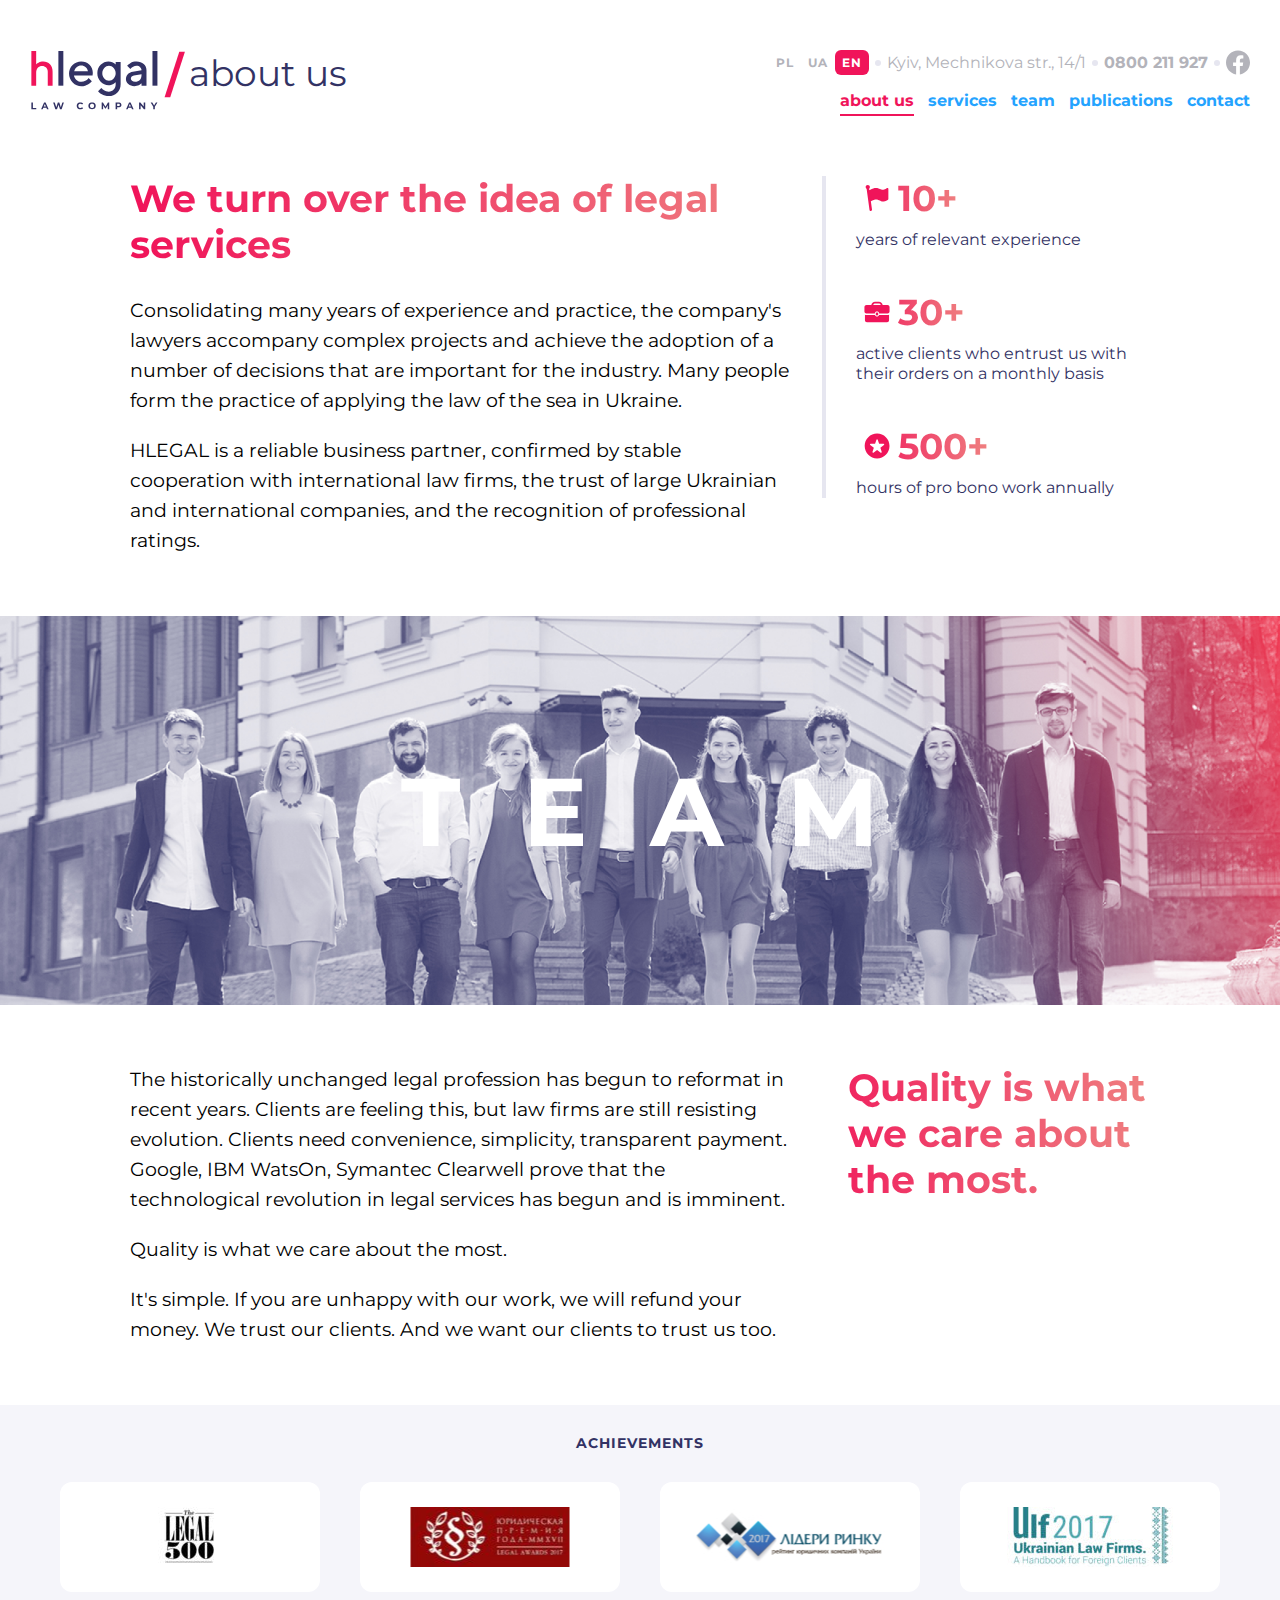
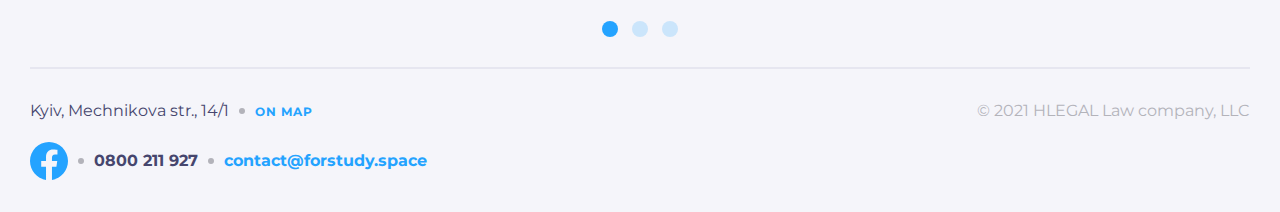
==== commit 9a4e0fdc: "edited according to criteria" ====
--- a/app/about.html
+++ b/app/about.html
@@ -4,6 +4,34 @@
         <meta charset="UTF-8" />
         <meta http-equiv="X-UA-Compatible" content="IE=edge" />
         <meta name="viewport" content="width=device-width, initial-scale=1.0" />
+        <link
+            rel="preload"
+            href="fonts/montserrat-v25-latin_cyrillic-700.woff2"
+            as="font"
+            type="font/woff"
+            crossorigin="anonymous"
+        />
+        <link
+            rel="preload"
+            href="fonts/montserrat-v25-latin_cyrillic-700italic.woff2"
+            as="font"
+            type="font/woff"
+            crossorigin="anonymous"
+        />
+        <link
+            rel="preload"
+            href="fonts/montserrat-v25-latin_cyrillic-italic.woff2"
+            as="font"
+            type="font/woff"
+            crossorigin="anonymous"
+        />
+        <link
+            rel="preload"
+            href="fonts/montserrat-v25-latin_cyrillic-regular.woff2"
+            as="font"
+            type="font/woff"
+            crossorigin="anonymous"
+        />
         <link rel="stylesheet" href="css/style.css" />
         <title>about us</title>
     </head>
@@ -15,6 +43,7 @@
                         <a
                             class="header__lang-link header__lang-link_on-white"
                             href="#"
+                            aria-label="change language"
                             >pl</a
                         >
                     </li>
@@ -22,6 +51,7 @@
                         <a
                             class="header__lang-link header__lang-link_on-white"
                             href="#"
+                            aria-label="change language"
                             >ua</a
                         >
                     </li>
@@ -29,6 +59,7 @@
                         <a
                             class="header__lang-link header__lang-link_on-dark active"
                             href="#"
+                            aria-label="change language"
                             >en</a
                         >
                     </li>
@@ -42,7 +73,7 @@
                     >
                 </div>
                 <div class="dot-separator header__fb-icon">
-                    <a href="#">
+                    <a href="#" aria-label="facebook link">
                         <svg
                             width="24"
                             height="25"
@@ -70,6 +101,7 @@
             </div>
             <nav class="header__menu">
                 <button
+                    aria-label="close/open menu"
                     type="button"
                     class="btn-burger btn-burger_dark"
                 ></button>
@@ -168,6 +200,35 @@
                 </div>
             </section>
             <section class="about-team container container_lg">
+                <picture>
+                    <source
+                        media="(min-width:1200px)"
+                        srcset="
+                            img/about-team-1920.jpg    1x,
+                            img/about-team-1920@2x.jpg 2x
+                        "
+                    />
+                    <source
+                        media="(min-width:992px)"
+                        srcset="
+                            img/about-team-1200.jpg    1x,
+                            img/about-team-1200@2x.jpg 2x
+                        "
+                    />
+                    <source
+                        media="(min-width:768px)"
+                        srcset="
+                            img/about-team-992.jpg    1x,
+                            img/about-team-992@2x.jpg 2x
+                        "
+                    />
+                    <img
+                        class="about-team__img img-responsive"
+                        src="img/about-team-768.jpg"
+                        srcset="img/about-team-768@2x.jpg"
+                        alt="picture of group of people"
+                    />
+                </picture>
                 <h2 class="about-team__text">team</h2>
             </section>
             <section class="about-quality container container_sm">
@@ -237,33 +298,57 @@
                     </ul>
                     <ul class="dots achievements__dots">
                         <li class="dots__item active">
-                            <button class="dots__button" type="button">
+                            <button
+                                aria-label="slider navigation button"
+                                class="dots__button"
+                                type="button"
+                            >
                                 1
                             </button>
                         </li>
                         <li class="dots__item">
-                            <button class="dots__button" type="button">
+                            <button
+                                aria-label="slider navigation button"
+                                class="dots__button"
+                                type="button"
+                            >
                                 2
                             </button>
                         </li>
                         <li class="dots__item">
-                            <button class="dots__button" type="button">
+                            <button
+                                aria-label="slider navigation button"
+                                class="dots__button"
+                                type="button"
+                            >
                                 3
                             </button>
                         </li>
                         <li class="dots__item hide">
-                            <button class="dots__button" type="button">
-                                3
+                            <button
+                                aria-label="slider navigation button"
+                                class="dots__button"
+                                type="button"
+                            >
+                                4
                             </button>
                         </li>
                         <li class="dots__item hide">
-                            <button class="dots__button" type="button">
-                                3
+                            <button
+                                aria-label="slider navigation button"
+                                class="dots__button"
+                                type="button"
+                            >
+                                5
                             </button>
                         </li>
                         <li class="dots__item hide">
-                            <button class="dots__button" type="button">
-                                3
+                            <button
+                                aria-label="slider navigation button"
+                                class="dots__button"
+                                type="button"
+                            >
+                                6
                             </button>
                         </li>
                     </ul>
@@ -286,7 +371,7 @@
                         </div>
                         <div class="footer__contact-item">
                             <div class="footer__fb-link">
-                                <a href="#">
+                                <a href="#" aria-label="facebook link">
                                     <svg
                                         width="38"
                                         height="38"
--- a/app/css/style.css
+++ b/app/css/style.css
@@ -364,8 +364,8 @@
   height: 12px;
   -webkit-transition-duration: 300ms;
           transition-duration: 300ms;
-  -webkit-transition-property: background-image;
-  transition-property: background-image;
+  -webkit-transition-property: all;
+  transition-property: all;
 }
 
 .arrow-link_no-marg::after {
@@ -378,6 +378,8 @@
 
 .arrow-link:hover::after {
   background-image: url(../img/arrow-icon-hover.svg);
+  -webkit-transform: translateX(5px);
+          transform: translateX(5px);
 }
 
 .title {
@@ -506,6 +508,10 @@
   font-size: 0;
   width: 16px;
   height: 16px;
+  -webkit-transition-duration: 300ms;
+          transition-duration: 300ms;
+  -webkit-transition-property: background-color;
+  transition-property: background-color;
 }
 
 .dots__button:hover {
@@ -857,6 +863,13 @@
 
 .footer__fb-link a {
   display: block;
+}
+
+.footer__fb-link path {
+  -webkit-transition-duration: 300ms;
+          transition-duration: 300ms;
+  -webkit-transition-property: fill;
+  transition-property: fill;
 }
 
 .footer__fb-link:hover path {
@@ -1568,9 +1581,12 @@
 
 .about-team {
   position: relative;
-  background: url(../img/about-team-768.jpg) no-repeat center, linear-gradient(264.71deg, #f01432 0%, #323264 29.69%);
+  background: linear-gradient(264.71deg, #f01432 0%, #323264 29.69%);
   background-size: cover;
-  height: 114px;
+}
+
+.about-team__img {
+  display: block;
 }
 
 .about-team__text {
@@ -1590,10 +1606,6 @@
 }
 
 @media (min-width: 768px) {
-  .about-team {
-    background-image: url(../img/about-team-992.jpg);
-    height: 233px;
-  }
   .about-team__text {
     font-size: 46px;
     letter-spacing: 63px;
@@ -1603,10 +1615,6 @@
 }
 
 @media (min-width: 992px) {
-  .about-team {
-    background-image: url(../img/about-team-1200.jpg);
-    height: 311px;
-  }
   .about-team__text {
     font-size: 86px;
     line-height: 105px;
@@ -1614,10 +1622,6 @@
 }
 
 @media (min-width: 1200px) {
-  .about-team {
-    background-image: url(../img/about-team-1920.jpg);
-    height: 438px;
-  }
   .about-team__text {
     font-size: 96px;
     line-height: 117px;
